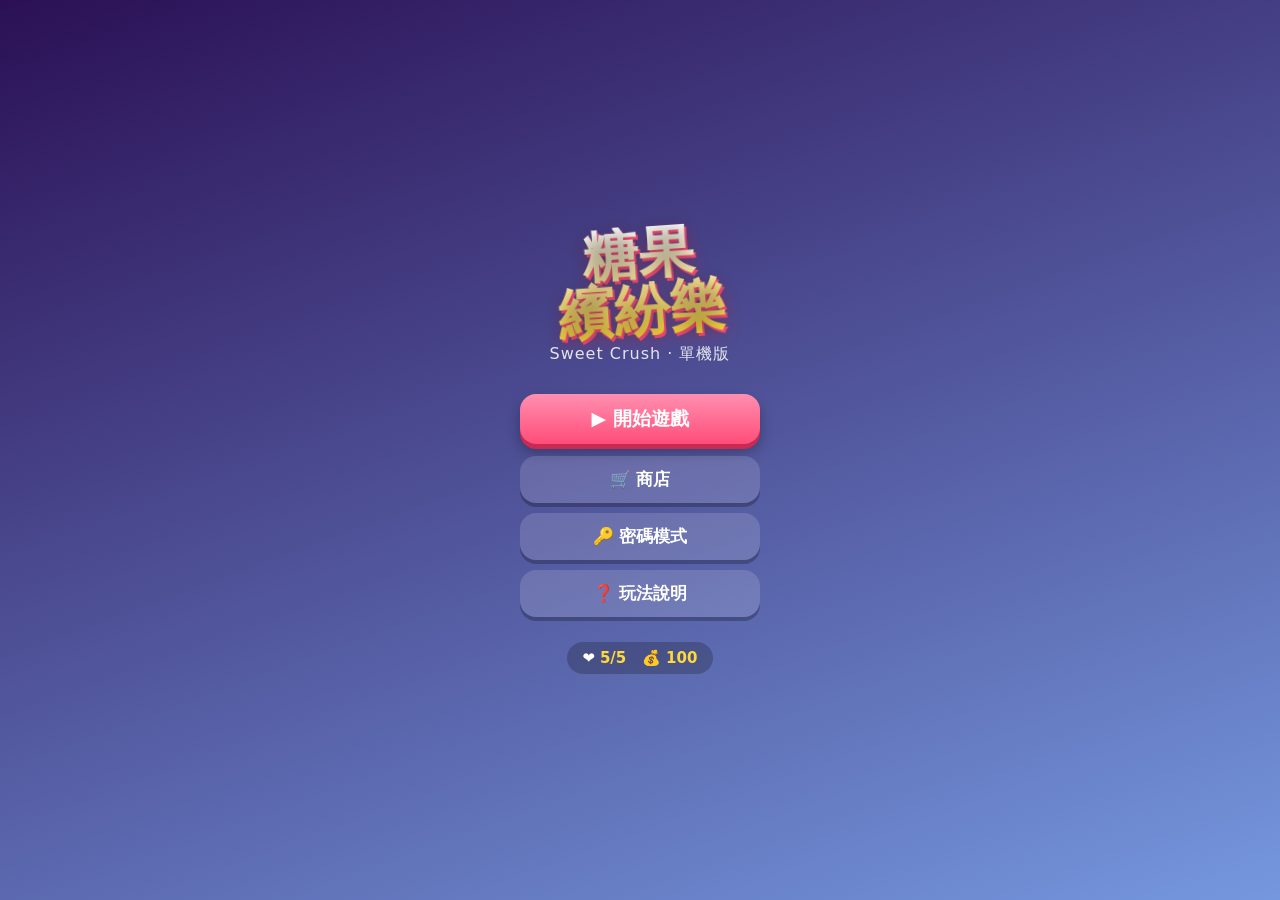
==== index.html @ 22be584c "Sweet Crush 單機三消遊戲（100 關 + 密碼模式） Co-Authored-By: Claude Opus 4.8 (1M context) <noreply@anthropic.com" ====
<!DOCTYPE html>
<html lang="zh-Hant">
<head>
  <meta charset="UTF-8">
  <meta name="viewport" content="width=device-width, initial-scale=1.0, maximum-scale=1.0, user-scalable=no">
  <title>糖果繽紛樂 Sweet Crush</title>
  <link rel="stylesheet" href="css/style.css">
</head>
<body>
  <div id="app">

    <!-- ===== 首頁 ===== -->
    <section id="screen-home" class="screen active">
      <div class="home-inner">
        <h1 class="logo">糖果<br>繽紛樂</h1>
        <p class="subtitle">Sweet Crush · 單機版</p>
        <button id="btn-play" class="btn big">▶ 開始遊戲</button>
        <button id="btn-home-shop" class="btn ghost">🛒 商店</button>
        <button id="btn-home-code" class="btn ghost">🔑 密碼模式</button>
        <button id="btn-how" class="btn ghost">❓ 玩法說明</button>
        <div class="res-bar home-res">
          <span>❤️ <b class="res-lives">5/5</b><span class="res-life-timer"></span></span>
          <span>💰 <b class="res-coins">100</b></span>
        </div>
      </div>
    </section>

    <!-- ===== 關卡地圖 ===== -->
    <section id="screen-map" class="screen">
      <header class="topbar">
        <button id="btn-map-back" class="btn icon">←</button>
        <div class="res-bar">
          <span>❤️ <b class="res-lives">5/5</b><span class="res-life-timer"></span></span>
          <span>💰 <b class="res-coins">100</b></span>
        </div>
        <div class="topbar-actions">
          <button id="btn-map-shop" class="btn icon">🛒</button>
          <button id="btn-map-code" class="btn icon">🔑</button>
        </div>
      </header>
      <h2 class="screen-title">選擇關卡</h2>
      <div id="map-list" class="map-list"></div>
    </section>

    <!-- ===== 開始前 ===== -->
    <section id="screen-pre" class="screen">
      <div class="pre-card">
        <h2 id="pre-title">第 1 關</h2>
        <p id="pre-goal" class="pre-goal"></p>
        <button id="btn-pre-start" class="btn big">開始！</button>
        <button id="btn-pre-back" class="btn ghost">返回</button>
      </div>
    </section>

    <!-- ===== 遊戲畫面 ===== -->
    <section id="screen-game" class="screen">
      <header class="topbar game-top">
        <button id="btn-game-back" class="btn icon">←</button>
        <div class="hud-block"><span class="hud-label">分數</span><span id="hud-score" class="hud-val">0</span></div>
        <div class="hud-block"><span class="hud-label">步數</span><span id="hud-moves" class="hud-val">0</span></div>
        <button id="btn-game-code" class="btn icon">🔑</button>
      </header>

      <div class="goal-row">
        <div id="hud-goal" class="hud-goal"></div>
        <div class="goal-track"><div id="goal-bar" class="goal-bar"></div></div>
      </div>

      <div class="board-wrap">
        <div id="board" class="board"></div>
      </div>

      <div class="booster-bar">
        <button id="btn-hammer" class="booster"><span class="b-ico">🔨</span><span id="cnt-hammer" class="b-cnt">0</span></button>
        <button id="btn-shuffle" class="booster"><span class="b-ico">🔀</span><span id="cnt-shuffle" class="b-cnt">0</span></button>
        <button id="btn-moves" class="booster"><span class="b-ico">➕</span><span id="cnt-moves" class="b-cnt">0</span></button>
      </div>
    </section>

    <!-- ===== 彈窗 ===== -->
    <div id="modal-overlay" class="overlay"></div>

    <div id="modal-win" class="modal">
      <h2>🎉 過關！</h2>
      <div id="win-stars" class="big-stars"></div>
      <p>分數：<b id="win-score">0</b></p>
      <p>獲得金幣：<b id="win-coins">+0</b></p>
      <button id="btn-next" class="btn big">下一關 ▶</button>
      <button id="btn-win-map" class="btn ghost">關卡地圖</button>
    </div>

    <div id="modal-lose" class="modal">
      <h2>😢 失敗了</h2>
      <p id="lose-reason"></p>
      <p>分數：<b id="lose-score">0</b></p>
      <button id="btn-retry" class="btn big">重玩</button>
      <button id="btn-lose-map" class="btn ghost">關卡地圖</button>
    </div>

    <div id="modal-code" class="modal">
      <h2>🔑 密碼模式</h2>
      <p class="modal-sub">輸入密碼解鎖內容（取代課金）</p>
      <input id="code-input" class="code-input" type="text" placeholder="輸入密碼…" autocomplete="off">
      <button id="btn-code-redeem" class="btn big">兌換</button>
      <div id="code-result" class="code-result"></div>
      <button class="btn ghost" data-close>關閉</button>
    </div>

    <div id="modal-shop" class="modal">
      <h2>🛒 商店</h2>
      <p class="modal-sub">用金幣購買道具</p>
      <div id="shop-list" class="shop-list"></div>
      <div class="res-bar"><span>目前金幣：💰 <b class="res-coins">0</b></span></div>
      <button class="btn ghost" data-close>關閉</button>
    </div>

    <div id="modal-help" class="modal">
      <h2>❓ 玩法說明</h2>
      <div class="help-body">
        <p>🔄 <b>交換</b>相鄰糖果，湊成 3 顆以上同色即可消除。</p>
        <p>🍬 消除 <b>4 顆</b>一線 → <b>條紋糖</b>（清整行/整列）。</p>
        <p>✨ 消除 <b>L / T 形</b> → <b>包裝糖</b>（炸 3×3）。</p>
        <p>🌈 消除 <b>5 顆</b>一線 → <b>彩色炸彈</b>（清除同色全部）。</p>
        <p>💥 兩顆特殊糖<b>互相交換</b>會觸發更強組合技！</p>
        <p>🎯 分數關：步數內達標。🟦 果凍關：清光所有果凍格。</p>
        <p>🔑 想要道具或解鎖內容？到「密碼模式」輸入密碼。</p>
      </div>
      <button class="btn ghost" data-close>知道了</button>
    </div>

    <div id="toast" class="toast"></div>
  </div>

  <script src="js/engine.js"></script>
  <script src="js/data.js"></script>
  <script src="js/game.js"></script>
  <script src="js/ui.js"></script>
  <script src="js/main.js"></script>
</body>
</html>
---- css/style.css ----
/* =========================================================================
 * style.css — 糖果繽紛樂
 * ========================================================================= */
* { margin: 0; padding: 0; box-sizing: border-box; -webkit-tap-highlight-color: transparent; }
:root {
  --c0: #ff5a7a; --c1: #ff9f43; --c2: #ffd93b;
  --c3: #5fd068; --c4: #4aa8ff; --c5: #b46cff;
  --bg1: #2b1055; --bg2: #7597de;
}
html, body { height: 100%; }
body {
  font-family: "Segoe UI", "Microsoft JhengHei", system-ui, sans-serif;
  background: linear-gradient(160deg, var(--bg1), var(--bg2));
  color: #fff; overflow: hidden; user-select: none;
}
#app { position: relative; width: 100%; height: 100vh; }

/* ---------- 畫面 ---------- */
.screen {
  position: absolute; inset: 0;
  display: none; flex-direction: column; align-items: center;
  padding: 14px; overflow-y: auto;
}
.screen.active { display: flex; }

/* ---------- 按鈕 ---------- */
.btn {
  border: none; border-radius: 16px; cursor: pointer;
  font-weight: 800; font-family: inherit; color: #fff;
  background: linear-gradient(180deg, #ff8fb0, #ff4d79);
  box-shadow: 0 5px 0 #c92a52, 0 8px 14px rgba(0,0,0,.3);
  padding: 12px 22px; font-size: 17px; transition: transform .08s, box-shadow .08s;
}
.btn:active { transform: translateY(3px); box-shadow: 0 2px 0 #c92a52, 0 4px 8px rgba(0,0,0,.3); }
.btn.big { width: 240px; max-width: 80vw; margin: 7px 0; font-size: 19px; }
.btn.ghost {
  background: rgba(255,255,255,.14); box-shadow: 0 4px 0 rgba(0,0,0,.25);
  width: 240px; max-width: 80vw; margin: 5px 0;
}
.btn.ghost:active { box-shadow: 0 1px 0 rgba(0,0,0,.25); }
.btn.icon {
  width: 44px; height: 44px; padding: 0; font-size: 20px; border-radius: 12px;
  background: rgba(255,255,255,.16); box-shadow: 0 3px 0 rgba(0,0,0,.22);
}
.btn.small { padding: 8px 14px; font-size: 14px; }

/* ---------- 首頁 ---------- */
.home-inner { margin: auto; display: flex; flex-direction: column; align-items: center; }
.logo {
  font-size: 56px; line-height: 1; text-align: center; font-weight: 900;
  background: linear-gradient(180deg, #fff, #ffd93b);
  -webkit-background-clip: text; background-clip: text; color: transparent;
  text-shadow: 0 4px 16px rgba(0,0,0,.35); margin-bottom: 6px;
  transform: rotate(-4deg); filter: drop-shadow(2px 3px 0 #ff4d79);
}
.subtitle { opacity: .85; margin-bottom: 22px; letter-spacing: 1px; }
.home-res { margin-top: 20px; }

/* ---------- 資源列 / topbar ---------- */
.res-bar {
  display: flex; gap: 16px; background: rgba(0,0,0,.22);
  padding: 7px 16px; border-radius: 20px; font-size: 15px;
}
.res-bar b { color: #ffd93b; }
.topbar {
  width: 100%; max-width: 560px; display: flex; align-items: center;
  justify-content: space-between; gap: 8px; margin-bottom: 8px;
}
.topbar-actions { display: flex; gap: 6px; }
.screen-title { margin: 6px 0 14px; font-size: 22px; }

/* ---------- 關卡地圖 ---------- */
.map-list { width: 100%; max-width: 480px; display: flex; flex-direction: column; gap: 10px; padding-bottom: 30px; }
.map-node {
  display: flex; align-items: center; gap: 12px; cursor: pointer;
  background: rgba(255,255,255,.14); border-radius: 16px; padding: 12px 14px;
  box-shadow: 0 3px 0 rgba(0,0,0,.2); transition: transform .1s;
}
.map-node:active { transform: scale(.98); }
.map-node.locked { opacity: .5; cursor: default; }
.map-num {
  width: 40px; height: 40px; border-radius: 50%; flex-shrink: 0;
  display: grid; place-items: center; font-weight: 900; font-size: 18px;
  background: linear-gradient(180deg, #ffd93b, #ff9f43); color: #6b3b00;
}
.map-info { flex: 1; }
.map-type { font-weight: 700; }
.map-goal { font-size: 13px; opacity: .8; }
.map-stars { font-size: 16px; }
.star { color: rgba(255,255,255,.3); }
.star.on { color: #ffd93b; text-shadow: 0 0 6px #ffd93b; }

/* ---------- 開始前 ---------- */
.pre-card {
  margin: auto; background: rgba(0,0,0,.25); padding: 30px 26px; border-radius: 22px;
  text-align: center; display: flex; flex-direction: column; align-items: center; gap: 6px;
}
.pre-card h2 { font-size: 28px; margin-bottom: 8px; }
.pre-goal { font-size: 17px; margin-bottom: 18px; opacity: .95; }

/* ---------- 遊戲 HUD ---------- */
.game-top { max-width: 560px; }
.hud-block {
  background: rgba(0,0,0,.25); border-radius: 14px; padding: 5px 16px;
  display: flex; flex-direction: column; align-items: center; min-width: 78px;
}
.hud-label { font-size: 11px; opacity: .75; }
.hud-val { font-size: 22px; font-weight: 900; color: #ffd93b; }
.goal-row { width: 100%; max-width: 560px; margin-bottom: 10px; }
.hud-goal { font-size: 15px; margin-bottom: 4px; text-align: center; }
.goal-track { height: 9px; background: rgba(0,0,0,.3); border-radius: 6px; overflow: hidden; }
.goal-bar { height: 100%; width: 0; background: linear-gradient(90deg, #5fd068, #ffd93b); transition: width .3s; }

/* ---------- 棋盤 ---------- */
.board-wrap { display: grid; place-items: center; flex: 1; min-height: 0; }
.board {
  position: relative; border-radius: 16px; padding: 0;
  background: rgba(0,0,0,.22); box-shadow: inset 0 0 0 3px rgba(255,255,255,.08), 0 10px 30px rgba(0,0,0,.35);
  touch-action: none;
}
.board.hammer-cursor { cursor: crosshair; }
.jelly-layer { position: absolute; inset: 0; }
.slot {
  position: absolute; width: var(--cell); height: var(--cell);
  border-radius: 10px;
}
.slot.alt { background: rgba(255,255,255,.05); }
.slot.jelly1 { background: rgba(120,200,255,.38); box-shadow: inset 0 0 0 2px rgba(180,230,255,.5); }
.slot.jelly2 { background: rgba(120,200,255,.6); box-shadow: inset 0 0 0 3px rgba(180,230,255,.7); }

/* ---------- 糖果 ----------
 * 外層 .candy 只負責「定位」(translate)，內層 .ci 負責顏色與縮放動畫，
 * 兩者分離，避免動畫的 scale 覆蓋掉定位的 translate。
 */
.candy {
  position: absolute; width: var(--cell); height: var(--cell);
  will-change: transform; z-index: 2;
  transition: transform .28s cubic-bezier(.34,1.3,.64,1);
}
.candy.no-anim { transition: none !important; }
.ci {
  position: absolute; inset: 0; display: grid; place-items: center;
  transition: transform .12s; will-change: transform;
}
.ci .fruit { font-size: calc(var(--cell) * .62); line-height: 1; filter: drop-shadow(0 2px 2px rgba(0,0,0,.35)); pointer-events: none; }
.ci::after {
  content: ""; position: absolute; inset: 12%;
  border-radius: 40%; z-index: -1; opacity: .92;
  box-shadow: inset 0 -3px 6px rgba(0,0,0,.25), inset 0 3px 6px rgba(255,255,255,.45);
}
.ci.t0::after { background: var(--c0); }
.ci.t1::after { background: var(--c1); }
.ci.t2::after { background: var(--c2); }
.ci.t3::after { background: var(--c3); }
.ci.t4::after { background: var(--c4); }
.ci.t5::after { background: var(--c5); }

.candy.selected { z-index: 5; }
.candy.selected .ci { transform: scale(1.12); }
.candy.selected .ci::after { box-shadow: 0 0 0 3px #fff, inset 0 -3px 6px rgba(0,0,0,.25); }

/* 條紋糖 */
.ci.striped-h::after,
.ci.striped-v::after {
  background-image: repeating-linear-gradient(var(--ang), rgba(255,255,255,0) 0 6px, rgba(255,255,255,.55) 6px 10px);
}
.ci.striped-h::after { --ang: 0deg; }
.ci.striped-v::after { --ang: 90deg; }
/* 包裝糖 */
.ci.wrapped::after {
  box-shadow: inset 0 0 0 3px rgba(255,255,255,.85), 0 0 14px 3px rgba(255,255,255,.7),
              inset 0 -3px 6px rgba(0,0,0,.25);
  animation: wrapglow 1s infinite alternate;
}
@keyframes wrapglow { to { box-shadow: inset 0 0 0 3px #fff, 0 0 22px 6px rgba(255,255,255,.95), inset 0 -3px 6px rgba(0,0,0,.25); } }
/* 彩色炸彈 */
.ci.bomb::after {
  background: conic-gradient(#ff5a7a, #ff9f43, #ffd93b, #5fd068, #4aa8ff, #b46cff, #ff5a7a);
  box-shadow: inset 0 0 0 3px rgba(0,0,0,.35), 0 0 14px rgba(255,255,255,.6);
  animation: spin 3s linear infinite;
}
.ci.bomb .bombcore {
  font-size: calc(var(--cell) * .42); color: #fff; z-index: 1;
  text-shadow: 0 0 6px #000; pointer-events: none;
}
@keyframes spin { to { transform: rotate(360deg); } }

.candy.clearing { z-index: 6; }
.candy.clearing .ci { animation: pop-out .23s ease forwards; }
@keyframes pop-out {
  40% { transform: scale(1.25); opacity: 1; }
  100% { transform: scale(0); opacity: 0; }
}
.candy.pop .ci { animation: pop-in .32s ease; }
@keyframes pop-in { 0% { transform: scale(.2); } 60% { transform: scale(1.3); } 100% { transform: scale(1); } }

/* ---------- 道具列 ---------- */
.booster-bar { display: flex; gap: 14px; margin: 10px 0 4px; }
.booster {
  position: relative; width: 58px; height: 58px; border: none; cursor: pointer;
  border-radius: 16px; background: rgba(255,255,255,.16); box-shadow: 0 4px 0 rgba(0,0,0,.22);
  font-size: 26px; transition: transform .08s;
}
.booster:active { transform: translateY(3px); box-shadow: 0 1px 0 rgba(0,0,0,.22); }
.booster.active { background: #ffd93b; box-shadow: 0 0 0 3px #fff, 0 4px 0 #b58900; }
.b-cnt {
  position: absolute; right: -4px; bottom: -4px; min-width: 20px; height: 20px;
  background: #ff4d79; border-radius: 10px; font-size: 12px; font-weight: 800;
  display: grid; place-items: center; padding: 0 4px; box-shadow: 0 2px 4px rgba(0,0,0,.3);
}

/* ---------- 彈窗 ---------- */
.overlay { position: absolute; inset: 0; background: rgba(0,0,0,.55); display: none; z-index: 50; }
.overlay.open { display: block; }
.modal {
  position: absolute; top: 50%; left: 50%; transform: translate(-50%, -50%) scale(.9);
  width: 340px; max-width: 90vw; background: linear-gradient(160deg, #3a2a6e, #5a4a9e);
  border-radius: 24px; padding: 24px 22px; text-align: center; z-index: 60;
  box-shadow: 0 20px 50px rgba(0,0,0,.5), inset 0 0 0 2px rgba(255,255,255,.12);
  display: none; max-height: 88vh; overflow-y: auto;
}
.modal.open { display: block; animation: modal-in .25s ease forwards; }
@keyframes modal-in { to { transform: translate(-50%, -50%) scale(1); } }
.modal h2 { font-size: 26px; margin-bottom: 12px; }
.modal p { margin: 6px 0; }
.modal .btn { margin-top: 10px; }
.modal-sub { opacity: .8; font-size: 14px; margin-bottom: 12px !important; }
.big-stars { font-size: 40px; margin: 8px 0; }
.big-stars .star.on { color: #ffd93b; text-shadow: 0 0 12px #ffd93b; }

.code-input {
  width: 100%; padding: 13px 16px; border-radius: 14px; border: none;
  font-size: 18px; text-align: center; font-weight: 700; letter-spacing: 2px;
  text-transform: uppercase; margin-bottom: 10px; font-family: inherit;
}
.code-result { min-height: 22px; font-weight: 700; margin: 8px 0; }
.code-result.ok { color: #8fffa0; }
.code-result.err { color: #ff9a9a; }
.code-hints {
  text-align: left; font-size: 12px; opacity: .8; line-height: 1.7;
  background: rgba(0,0,0,.25); border-radius: 12px; padding: 10px 12px; margin: 10px 0;
}

.shop-list { display: flex; flex-direction: column; gap: 10px; margin: 8px 0 14px; }
.shop-row {
  display: flex; align-items: center; justify-content: space-between;
  background: rgba(0,0,0,.22); border-radius: 14px; padding: 10px 14px; font-weight: 700;
}
.help-body { text-align: left; font-size: 14px; line-height: 1.9; margin: 8px 0; }

/* ---------- Toast ---------- */
.toast {
  position: absolute; bottom: 80px; left: 50%; transform: translateX(-50%) translateY(20px);
  background: rgba(0,0,0,.82); padding: 11px 20px; border-radius: 20px;
  font-size: 14px; opacity: 0; pointer-events: none; transition: all .3s; z-index: 80;
  max-width: 90vw; text-align: center;
}
.toast.show { opacity: 1; transform: translateX(-50%) translateY(0); }
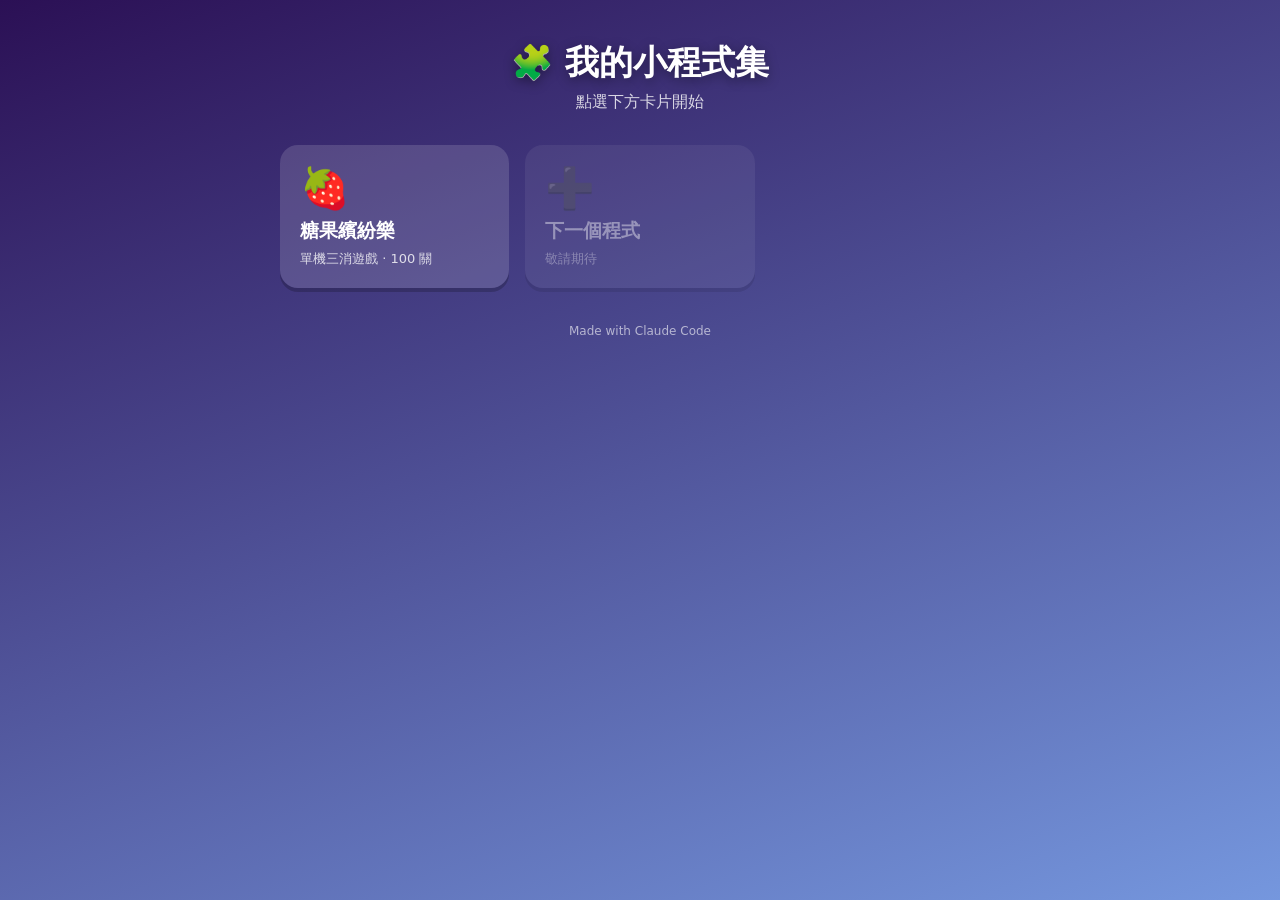
==== commit f41214f6: "重整結構：糖果遊戲移至 sweet-crush/ 子資料夾，根目錄新增程式集入口頁 Co-Authored-By: Claude Opus 4.8 (1M context) <noreply@anth" ====
--- a/index.html
+++ b/index.html
@@ -2,139 +2,53 @@
 <html lang="zh-Hant">
 <head>
   <meta charset="UTF-8">
-  <meta name="viewport" content="width=device-width, initial-scale=1.0, maximum-scale=1.0, user-scalable=no">
-  <title>糖果繽紛樂 Sweet Crush</title>
-  <link rel="stylesheet" href="css/style.css">
+  <meta name="viewport" content="width=device-width, initial-scale=1.0">
+  <title>我的小程式集</title>
+  <style>
+    * { margin: 0; padding: 0; box-sizing: border-box; }
+    body {
+      font-family: "Segoe UI", "Microsoft JhengHei", system-ui, sans-serif;
+      background: linear-gradient(160deg, #2b1055, #7597de);
+      color: #fff; min-height: 100vh; padding: 40px 20px;
+    }
+    .wrap { max-width: 720px; margin: 0 auto; }
+    h1 {
+      font-size: 34px; text-align: center; margin-bottom: 6px;
+      text-shadow: 0 3px 12px rgba(0,0,0,.4);
+    }
+    .sub { text-align: center; opacity: .8; margin-bottom: 32px; }
+    .grid { display: grid; grid-template-columns: repeat(auto-fill, minmax(220px, 1fr)); gap: 16px; }
+    .card {
+      display: flex; flex-direction: column; gap: 6px;
+      background: rgba(255,255,255,.14); border-radius: 18px; padding: 20px;
+      text-decoration: none; color: #fff; transition: transform .12s, background .2s;
+      box-shadow: 0 4px 0 rgba(0,0,0,.2);
+    }
+    .card:hover { transform: translateY(-3px); background: rgba(255,255,255,.22); }
+    .card .emoji { font-size: 40px; }
+    .card .name { font-size: 19px; font-weight: 800; }
+    .card .desc { font-size: 13px; opacity: .8; }
+    .card.soon { opacity: .45; cursor: default; pointer-events: none; }
+    footer { text-align: center; opacity: .6; font-size: 12px; margin-top: 36px; }
+  </style>
 </head>
 <body>
-  <div id="app">
-
-    <!-- ===== 首頁 ===== -->
-    <section id="screen-home" class="screen active">
-      <div class="home-inner">
-        <h1 class="logo">糖果<br>繽紛樂</h1>
-        <p class="subtitle">Sweet Crush · 單機版</p>
-        <button id="btn-play" class="btn big">▶ 開始遊戲</button>
-        <button id="btn-home-shop" class="btn ghost">🛒 商店</button>
-        <button id="btn-home-code" class="btn ghost">🔑 密碼模式</button>
-        <button id="btn-how" class="btn ghost">❓ 玩法說明</button>
-        <div class="res-bar home-res">
-          <span>❤️ <b class="res-lives">5/5</b><span class="res-life-timer"></span></span>
-          <span>💰 <b class="res-coins">100</b></span>
-        </div>
+  <div class="wrap">
+    <h1>🧩 我的小程式集</h1>
+    <p class="sub">點選下方卡片開始</p>
+    <div class="grid">
+      <a class="card" href="sweet-crush/index.html">
+        <span class="emoji">🍓</span>
+        <span class="name">糖果繽紛樂</span>
+        <span class="desc">單機三消遊戲 · 100 關</span>
+      </a>
+      <div class="card soon">
+        <span class="emoji">➕</span>
+        <span class="name">下一個程式</span>
+        <span class="desc">敬請期待</span>
       </div>
-    </section>
-
-    <!-- ===== 關卡地圖 ===== -->
-    <section id="screen-map" class="screen">
-      <header class="topbar">
-        <button id="btn-map-back" class="btn icon">←</button>
-        <div class="res-bar">
-          <span>❤️ <b class="res-lives">5/5</b><span class="res-life-timer"></span></span>
-          <span>💰 <b class="res-coins">100</b></span>
-        </div>
-        <div class="topbar-actions">
-          <button id="btn-map-shop" class="btn icon">🛒</button>
-          <button id="btn-map-code" class="btn icon">🔑</button>
-        </div>
-      </header>
-      <h2 class="screen-title">選擇關卡</h2>
-      <div id="map-list" class="map-list"></div>
-    </section>
-
-    <!-- ===== 開始前 ===== -->
-    <section id="screen-pre" class="screen">
-      <div class="pre-card">
-        <h2 id="pre-title">第 1 關</h2>
-        <p id="pre-goal" class="pre-goal"></p>
-        <button id="btn-pre-start" class="btn big">開始！</button>
-        <button id="btn-pre-back" class="btn ghost">返回</button>
-      </div>
-    </section>
-
-    <!-- ===== 遊戲畫面 ===== -->
-    <section id="screen-game" class="screen">
-      <header class="topbar game-top">
-        <button id="btn-game-back" class="btn icon">←</button>
-        <div class="hud-block"><span class="hud-label">分數</span><span id="hud-score" class="hud-val">0</span></div>
-        <div class="hud-block"><span class="hud-label">步數</span><span id="hud-moves" class="hud-val">0</span></div>
-        <button id="btn-game-code" class="btn icon">🔑</button>
-      </header>
-
-      <div class="goal-row">
-        <div id="hud-goal" class="hud-goal"></div>
-        <div class="goal-track"><div id="goal-bar" class="goal-bar"></div></div>
-      </div>
-
-      <div class="board-wrap">
-        <div id="board" class="board"></div>
-      </div>
-
-      <div class="booster-bar">
-        <button id="btn-hammer" class="booster"><span class="b-ico">🔨</span><span id="cnt-hammer" class="b-cnt">0</span></button>
-        <button id="btn-shuffle" class="booster"><span class="b-ico">🔀</span><span id="cnt-shuffle" class="b-cnt">0</span></button>
-        <button id="btn-moves" class="booster"><span class="b-ico">➕</span><span id="cnt-moves" class="b-cnt">0</span></button>
-      </div>
-    </section>
-
-    <!-- ===== 彈窗 ===== -->
-    <div id="modal-overlay" class="overlay"></div>
-
-    <div id="modal-win" class="modal">
-      <h2>🎉 過關！</h2>
-      <div id="win-stars" class="big-stars"></div>
-      <p>分數：<b id="win-score">0</b></p>
-      <p>獲得金幣：<b id="win-coins">+0</b></p>
-      <button id="btn-next" class="btn big">下一關 ▶</button>
-      <button id="btn-win-map" class="btn ghost">關卡地圖</button>
     </div>
-
-    <div id="modal-lose" class="modal">
-      <h2>😢 失敗了</h2>
-      <p id="lose-reason"></p>
-      <p>分數：<b id="lose-score">0</b></p>
-      <button id="btn-retry" class="btn big">重玩</button>
-      <button id="btn-lose-map" class="btn ghost">關卡地圖</button>
-    </div>
-
-    <div id="modal-code" class="modal">
-      <h2>🔑 密碼模式</h2>
-      <p class="modal-sub">輸入密碼解鎖內容（取代課金）</p>
-      <input id="code-input" class="code-input" type="text" placeholder="輸入密碼…" autocomplete="off">
-      <button id="btn-code-redeem" class="btn big">兌換</button>
-      <div id="code-result" class="code-result"></div>
-      <button class="btn ghost" data-close>關閉</button>
-    </div>
-
-    <div id="modal-shop" class="modal">
-      <h2>🛒 商店</h2>
-      <p class="modal-sub">用金幣購買道具</p>
-      <div id="shop-list" class="shop-list"></div>
-      <div class="res-bar"><span>目前金幣：💰 <b class="res-coins">0</b></span></div>
-      <button class="btn ghost" data-close>關閉</button>
-    </div>
-
-    <div id="modal-help" class="modal">
-      <h2>❓ 玩法說明</h2>
-      <div class="help-body">
-        <p>🔄 <b>交換</b>相鄰糖果，湊成 3 顆以上同色即可消除。</p>
-        <p>🍬 消除 <b>4 顆</b>一線 → <b>條紋糖</b>（清整行/整列）。</p>
-        <p>✨ 消除 <b>L / T 形</b> → <b>包裝糖</b>（炸 3×3）。</p>
-        <p>🌈 消除 <b>5 顆</b>一線 → <b>彩色炸彈</b>（清除同色全部）。</p>
-        <p>💥 兩顆特殊糖<b>互相交換</b>會觸發更強組合技！</p>
-        <p>🎯 分數關：步數內達標。🟦 果凍關：清光所有果凍格。</p>
-        <p>🔑 想要道具或解鎖內容？到「密碼模式」輸入密碼。</p>
-      </div>
-      <button class="btn ghost" data-close>知道了</button>
-    </div>
-
-    <div id="toast" class="toast"></div>
+    <footer>Made with Claude Code</footer>
   </div>
-
-  <script src="js/engine.js"></script>
-  <script src="js/data.js"></script>
-  <script src="js/game.js"></script>
-  <script src="js/ui.js"></script>
-  <script src="js/main.js"></script>
 </body>
 </html>
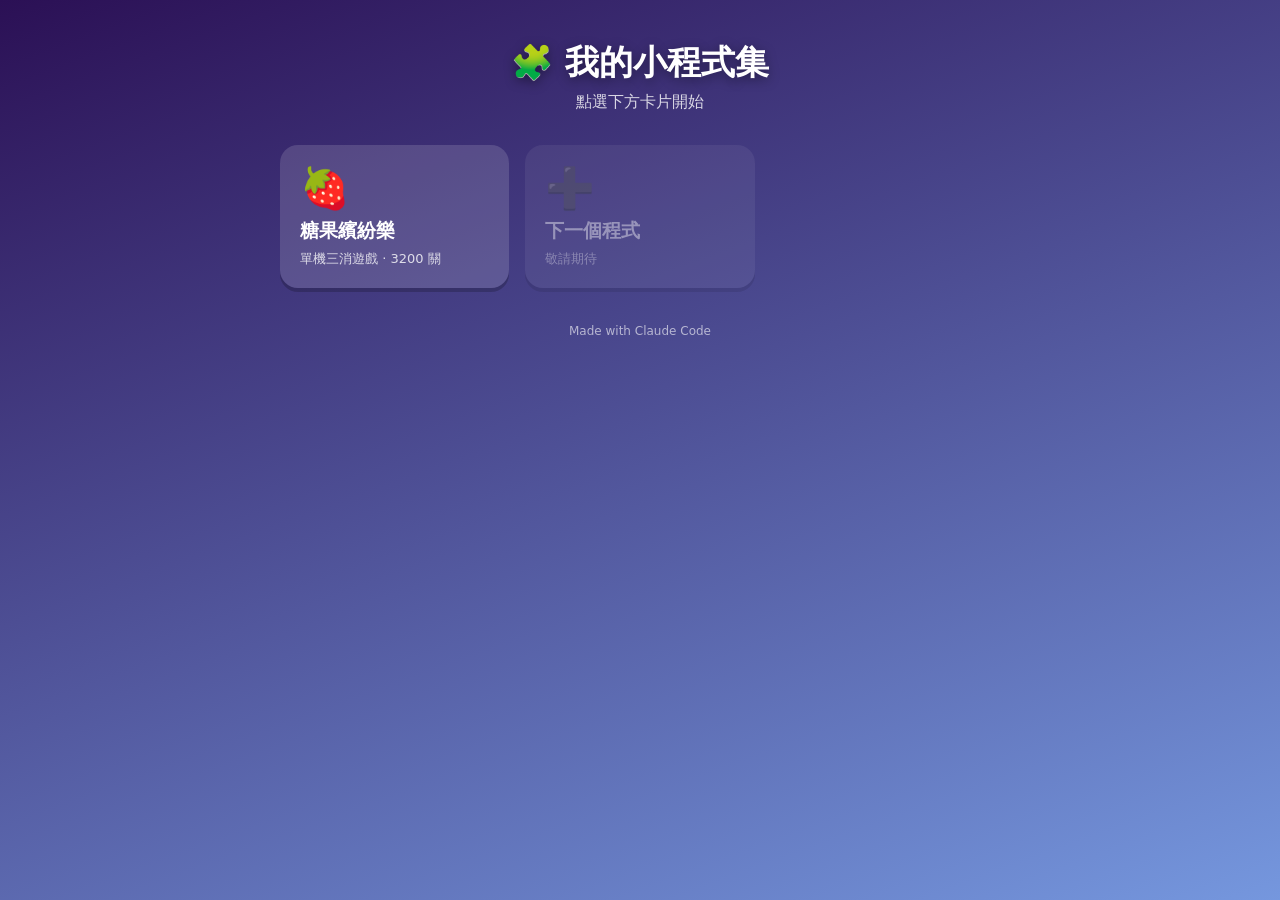
==== commit 819f2914: "新增每5關獎勵抽獎、10組序號密碼、關卡擴充至3200 - 每 5 關過關可抽點數：999 (80%) / 9999 (19%) / 99999 (1%)   先入帳再演出，動畫途中切關不漏發；抽過即" ====
--- a/index.html
+++ b/index.html
@@ -40,7 +40,7 @@
       <a class="card" href="sweet-crush/index.html">
         <span class="emoji">🍓</span>
         <span class="name">糖果繽紛樂</span>
-        <span class="desc">單機三消遊戲 · 100 關</span>
+        <span class="desc">單機三消遊戲 · 3200 關</span>
       </a>
       <div class="card soon">
         <span class="emoji">➕</span>
